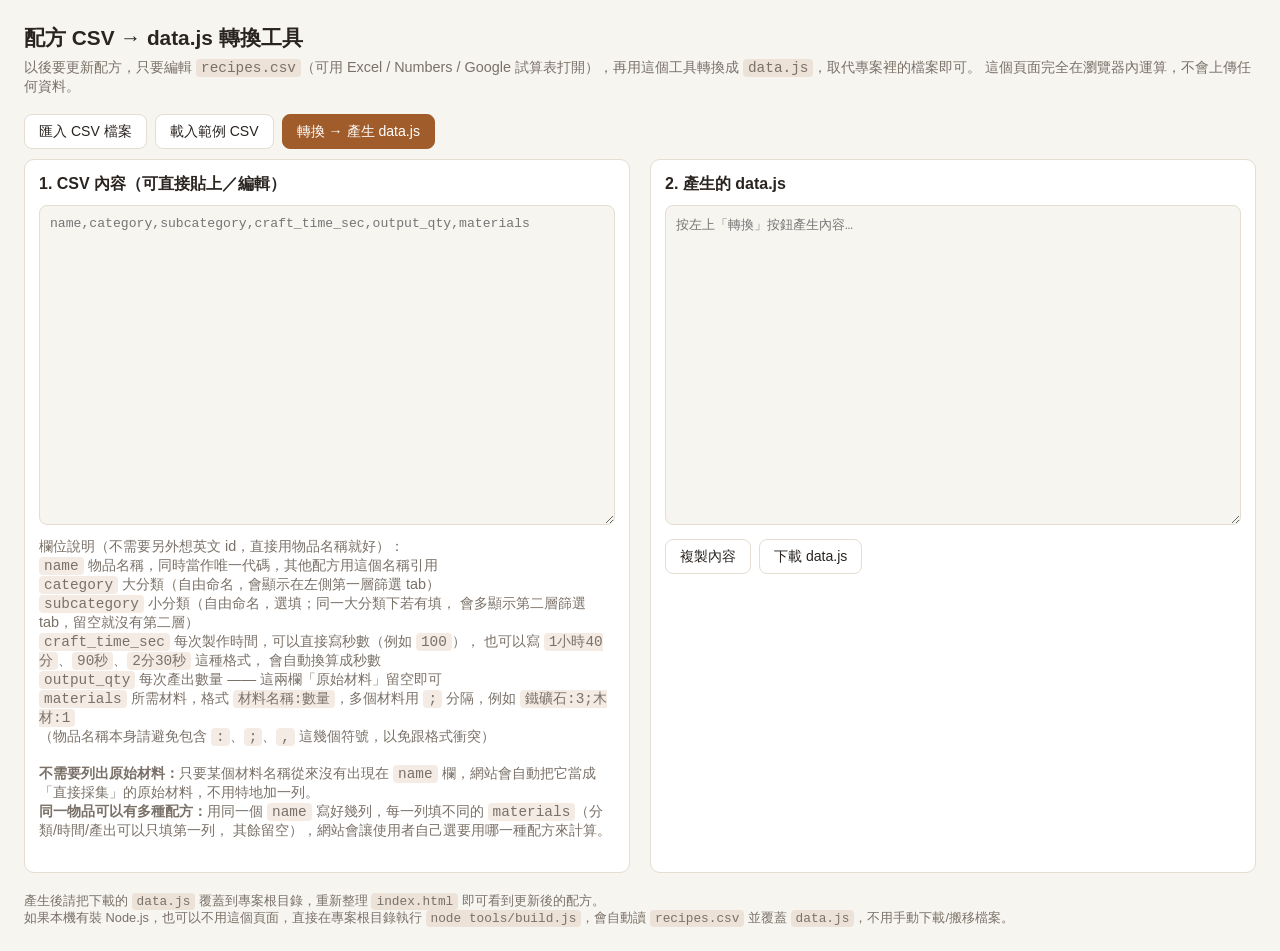
==== tools/convert.html @ 83d347d0 "Initial commit: 瑪奇 MOBILE 製作計算機 Static site that expands crafting recipes into required materials an" ====
<!doctype html>
<html lang="zh-Hant">
<head>
  <meta charset="UTF-8" />
  <meta name="viewport" content="width=device-width, initial-scale=1.0" />
  <title>配方 CSV → data.js 轉換工具</title>
  <style>
    :root {
      color-scheme: light dark;
      --bg: #f7f5f0; --panel: #ffffff; --text: #2a2420;
      --muted: #7a7168; --border: #e3ddd2; --accent: #a15c2b;
      --err: #c0392b; --warn: #a1782b;
    }
    @media (prefers-color-scheme: dark) {
      :root { --bg:#1b1815; --panel:#24201c; --text:#ece6dc; --muted:#a89d8e; --border:#3a342c; --accent:#e0a96d; }
    }
    * { box-sizing: border-box; }
    body {
      margin: 0; padding: 24px; background: var(--bg); color: var(--text);
      font-family: -apple-system,"PingFang TC","Microsoft JhengHei","Noto Sans TC",sans-serif;
    }
    h1 { font-size: 1.3rem; margin: 0 0 6px; }
    p.desc { color: var(--muted); margin: 0 0 18px; font-size: 0.9rem; }
    .grid { display: grid; grid-template-columns: 1fr 1fr; gap: 20px; }
    @media (max-width: 900px) { .grid { grid-template-columns: 1fr; } }
    .panel { background: var(--panel); border: 1px solid var(--border); border-radius: 10px; padding: 14px; }
    .panel h2 { font-size: 1rem; margin: 0 0 10px; }
    textarea {
      width: 100%; height: 320px; font-family: ui-monospace, Menlo, Consolas, monospace;
      font-size: 0.82rem; padding: 10px; border: 1px solid var(--border); border-radius: 8px;
      background: var(--bg); color: var(--text); resize: vertical;
    }
    .controls { display: flex; flex-wrap: wrap; gap: 8px; margin: 10px 0; align-items: center; }
    button, .file-btn {
      border: 1px solid var(--border); background: var(--panel); color: var(--text);
      padding: 7px 14px; border-radius: 8px; cursor: pointer; font-size: 0.88rem;
    }
    button.primary { background: var(--accent); border-color: var(--accent); color: #fff; }
    input[type="file"] { display: none; }
    .messages { margin-top: 10px; font-size: 0.85rem; }
    .messages .err { color: var(--err); }
    .messages .warn { color: var(--warn); }
    .messages .ok { color: #2e7d32; }
    footer { color: var(--muted); font-size: 0.8rem; margin-top: 20px; }
    code { background: rgba(161,92,43,0.12); padding: 1px 5px; border-radius: 4px; }
  </style>
</head>
<body>
  <h1>配方 CSV → data.js 轉換工具</h1>
  <p class="desc">
    以後要更新配方，只要編輯 <code>recipes.csv</code>（可用 Excel / Numbers / Google
    試算表打開），再用這個工具轉換成 <code>data.js</code>，取代專案裡的檔案即可。
    這個頁面完全在瀏覽器內運算，不會上傳任何資料。
  </p>

  <div class="controls">
    <label class="file-btn">
      匯入 CSV 檔案
      <input type="file" id="file-input" accept=".csv,text/csv" />
    </label>
    <button id="load-sample">載入範例 CSV</button>
    <button id="convert-btn" class="primary">轉換 → 產生 data.js</button>
  </div>

  <div class="grid">
    <div class="panel">
      <h2>1. CSV 內容（可直接貼上／編輯）</h2>
      <textarea id="csv-input" spellcheck="false" placeholder="name,category,subcategory,craft_time_sec,output_qty,materials"></textarea>
      <p class="desc" style="margin-top:8px;">
        欄位說明（不需要另外想英文 id，直接用物品名稱就好）：<br />
        <code>name</code> 物品名稱，同時當作唯一代碼，其他配方用這個名稱引用<br />
        <code>category</code> 大分類（自由命名，會顯示在左側第一層篩選 tab）<br />
        <code>subcategory</code> 小分類（自由命名，選填；同一大分類下若有填，
        會多顯示第二層篩選 tab，留空就沒有第二層）<br />
        <code>craft_time_sec</code> 每次製作時間，可以直接寫秒數（例如 <code>100</code>），
        也可以寫 <code>1小時40分</code>、<code>90秒</code>、<code>2分30秒</code> 這種格式，
        會自動換算成秒數<br />
        <code>output_qty</code> 每次產出數量
        —— 這兩欄「原始材料」留空即可<br />
        <code>materials</code> 所需材料，格式 <code>材料名稱:數量</code>，多個材料用
        <code>;</code> 分隔，例如 <code>鐵礦石:3;木材:1</code><br />
        （物品名稱本身請避免包含 <code>:</code>、<code>;</code>、<code>,</code> 這幾個符號，以免跟格式衝突）
      </p>
      <p class="desc">
        <strong>不需要列出原始材料：</strong>只要某個材料名稱從來沒有出現在
        <code>name</code> 欄，網站會自動把它當成「直接採集」的原始材料，不用特地加一列。<br />
        <strong>同一物品可以有多種配方：</strong>用同一個 <code>name</code>
        寫好幾列，每一列填不同的 <code>materials</code>（分類/時間/產出可以只填第一列，
        其餘留空），網站會讓使用者自己選要用哪一種配方來計算。
      </p>
    </div>

    <div class="panel">
      <h2>2. 產生的 data.js</h2>
      <textarea id="js-output" spellcheck="false" readonly placeholder="按左上「轉換」按鈕產生內容…"></textarea>
      <div class="controls">
        <button id="copy-btn">複製內容</button>
        <button id="download-btn">下載 data.js</button>
      </div>
      <div id="messages" class="messages"></div>
    </div>
  </div>

  <footer>
    產生後請把下載的 <code>data.js</code> 覆蓋到專案根目錄，重新整理
    <code>index.html</code> 即可看到更新後的配方。<br />
    如果本機有裝 Node.js，也可以不用這個頁面，直接在專案根目錄執行
    <code>node tools/build.js</code>，會自動讀 <code>recipes.csv</code>
    並覆蓋 <code>data.js</code>，不用手動下載/搬移檔案。
  </footer>

  <script>
    const SAMPLE_CSV = `name,category,subcategory,craft_time_sec,output_qty,materials
鐵錠,材料,金屬,60,3,礦石:20
鐵錠,材料,金屬,60,3,鐵礦石:10
鋼錠,材料,金屬,600,3,鐵錠:3;煤炭:4
合金鋼錠,材料,金屬,2小時40分,3,鋼錠:3;銅礦石:15;煤炭:8
特殊鋼錠,材料,金屬,8小時,3,合金鋼錠:3;白銅礦石:20;煤炭:12
銀合金錠,材料,金屬,10小時,3,特殊鋼錠:5;銀礦石:20;煤炭:16
`;

    const csvInput = document.getElementById("csv-input");
    const jsOutput = document.getElementById("js-output");
    const messagesEl = document.getElementById("messages");
    const fileInput = document.getElementById("file-input");

    document.getElementById("load-sample").addEventListener("click", () => {
      csvInput.value = SAMPLE_CSV;
    });

    fileInput.addEventListener("change", () => {
      const file = fileInput.files[0];
      if (!file) return;
      const reader = new FileReader();
      reader.onload = () => { csvInput.value = reader.result; };
      reader.readAsText(file, "utf-8");
    });

    // 允許 craft_time_sec 直接寫「1小時40分」這種格式，自動換算成秒數。
    function parseDuration(str) {
      if (/^\d+(\.\d+)?$/.test(str)) return Number(str);
      const hourMatch = str.match(/(\d+(?:\.\d+)?)\s*(?:小時|時|hr|h)/i);
      const minMatch = str.match(/(\d+(?:\.\d+)?)\s*(?:分鐘|分|min|m)/i);
      const secMatch = str.match(/(\d+(?:\.\d+)?)\s*(?:秒|sec|s)/i);
      let total = 0;
      let matched = false;
      if (hourMatch) { total += parseFloat(hourMatch[1]) * 3600; matched = true; }
      if (minMatch) { total += parseFloat(minMatch[1]) * 60; matched = true; }
      if (secMatch) { total += parseFloat(secMatch[1]); matched = true; }
      return matched ? total : NaN;
    }

    // 簡單的 RFC4180 風格 CSV 解析（支援雙引號欄位與逸出的 ""）
    function parseCSV(text) {
      const rows = [];
      let row = [];
      let field = "";
      let inQuotes = false;
      for (let i = 0; i < text.length; i++) {
        const c = text[i];
        if (inQuotes) {
          if (c === '"') {
            if (text[i + 1] === '"') { field += '"'; i++; }
            else inQuotes = false;
          } else {
            field += c;
          }
        } else if (c === '"') {
          inQuotes = true;
        } else if (c === ",") {
          row.push(field); field = "";
        } else if (c === "\n" || c === "\r") {
          if (c === "\r" && text[i + 1] === "\n") i++;
          row.push(field); field = "";
          if (!(row.length === 1 && row[0] === "")) rows.push(row);
          row = [];
        } else {
          field += c;
        }
      }
      if (field.length > 0 || row.length > 0) { row.push(field); rows.push(row); }
      return rows;
    }

    function convert() {
      const messages = [];
      const raw = parseCSV(csvInput.value);
      if (raw.length === 0) {
        messagesEl.innerHTML = `<div class="err">找不到任何資料，請先貼上或匯入 CSV。</div>`;
        return;
      }

      const header = raw[0].map((h) => h.trim().toLowerCase());
      const required = ["name", "category", "craft_time_sec", "output_qty", "materials"];
      const missing = required.filter((h) => !header.includes(h));
      if (missing.length > 0) {
        messagesEl.innerHTML = `<div class="err">CSV 缺少欄位：${missing.join(", ")}</div>`;
        return;
      }
      const col = Object.fromEntries(header.map((h, idx) => [h, idx]));

      // 先依 name 分組，同一個 name 出現多次 = 同一物品的多種配方
      const groups = new Map(); // name -> { category, subcategory, recipes: [], rawRow: bool }
      let hasBlockingError = false;
      const order = []; // 保留第一次出現的順序

      raw.slice(1).forEach((r, rowIdx) => {
        if (r.every((cell) => cell.trim() === "")) return; // 略過空白行
        const lineNo = rowIdx + 2; // +1 跳過標題列、+1 轉成 1-based
        const get = (col_name) => (r[col[col_name]] ?? "").trim();

        const name = get("name");
        const category = get("category");
        const subcategory = col.subcategory !== undefined ? get("subcategory") : "";
        const craftTimeStr = get("craft_time_sec");
        const outputQtyStr = get("output_qty");
        const materialsStr = get("materials");

        if (!name) { messages.push({ type: "err", text: `第 ${lineNo} 行缺少 name，已略過` }); hasBlockingError = true; return; }

        if (!groups.has(name)) {
          groups.set(name, { category: "", subcategory: "", recipes: [] });
          order.push(name);
        }
        const group = groups.get(name);
        if (category && group.category && group.category !== category) {
          messages.push({ type: "warn", text: `${name} 的 category 在不同列不一致（「${group.category}」與「${category}」），採用第一次出現的值` });
        }
        if (category && !group.category) group.category = category;
        if (subcategory && !group.subcategory) group.subcategory = subcategory;

        if (materialsStr === "") return; // 這一列沒有 materials，代表只是宣告分類、不是一筆配方

        if (craftTimeStr === "") {
          messages.push({ type: "err", text: `${name} 第 ${lineNo} 行有 materials 卻沒填 craft_time_sec` });
          hasBlockingError = true;
          return;
        }
        const craftTime = parseDuration(craftTimeStr);
        if (Number.isNaN(craftTime)) {
          messages.push({ type: "err", text: `${name} 的 craft_time_sec「${craftTimeStr}」看不懂時間格式，請填秒數或像「1小時40分」這樣的格式` });
          hasBlockingError = true;
          return;
        }

        let outputQty = 1;
        if (outputQtyStr !== "") {
          const n = Number(outputQtyStr);
          if (Number.isNaN(n)) { messages.push({ type: "err", text: `${name} 的 output_qty「${outputQtyStr}」不是數字` }); hasBlockingError = true; return; }
          outputQty = n;
        }

        const materials = materialsStr.split(";").map((s) => s.trim()).filter(Boolean).map((pair) => {
          const [mid, qtyStr] = pair.split(":").map((s) => (s ?? "").trim());
          const qty = Number(qtyStr);
          if (!mid || Number.isNaN(qty)) {
            messages.push({ type: "err", text: `${name} 的 materials 欄位格式錯誤：「${pair}」，應為 材料名稱:數量` });
            hasBlockingError = true;
            return null;
          }
          return { id: mid, qty };
        });
        if (materials.some((m) => m === null)) return;

        group.recipes.push({ craftTime, outputQty, materials });
      });

      if (hasBlockingError) {
        messagesEl.innerHTML = messages.map((m) => `<div class="${m.type}">${m.text}</div>`).join("");
        jsOutput.value = "";
        return;
      }

      // 組成最終項目清單
      const items = [];
      for (const name of order) {
        const group = groups.get(name);
        const item = { id: name, name, category: group.category || "未分類" };
        if (group.subcategory) item.subcategory = group.subcategory;
        if (group.recipes.length > 0) item.recipes = group.recipes;
        items.push(item);
      }

      // 材料欄位引用到、但沒有自己那一列的名稱，自動當成直接採集的原始材料
      const known = new Set(items.map((i) => i.id));
      const autoRaw = [];
      for (const item of items) {
        for (const recipe of item.recipes || []) {
          for (const m of recipe.materials) {
            if (!known.has(m.id)) {
              known.add(m.id);
              autoRaw.push({ id: m.id, name: m.id, category: "原料" });
            }
          }
        }
      }
      items.push(...autoRaw);
      if (autoRaw.length > 0) {
        messages.push({ type: "ok", text: `自動視為原始材料（沒有另外那一列）：${autoRaw.map((i) => i.name).join("、")}` });
      }

      const header_comment =
        "// 本檔案由 recipes.csv 透過 tools/convert.html 產生，請勿手動編輯。\n" +
        "// 要更新配方請修改 recipes.csv 後重新轉換並覆蓋此檔。\n\n";
      jsOutput.value = header_comment + "const ITEM_LIST = " + JSON.stringify(items, null, 2) + ";\n";

      const multiCount = items.filter((i) => (i.recipes || []).length > 1).length;
      messages.push({ type: "ok", text: `轉換完成，共 ${items.length} 個項目${multiCount > 0 ? `，其中 ${multiCount} 個有多種配方` : ""}。` });
      messagesEl.innerHTML = messages.map((m) => `<div class="${m.type}">${m.text}</div>`).join("");
    }

    document.getElementById("convert-btn").addEventListener("click", convert);

    document.getElementById("copy-btn").addEventListener("click", async () => {
      if (!jsOutput.value) return;
      await navigator.clipboard.writeText(jsOutput.value);
      messagesEl.innerHTML += `<div class="ok">已複製到剪貼簿。</div>`;
    });

    document.getElementById("download-btn").addEventListener("click", () => {
      if (!jsOutput.value) return;
      const blob = new Blob([jsOutput.value], { type: "text/javascript" });
      const url = URL.createObjectURL(blob);
      const a = document.createElement("a");
      a.href = url;
      a.download = "data.js";
      a.click();
      URL.revokeObjectURL(url);
    });
  </script>
</body>
</html>
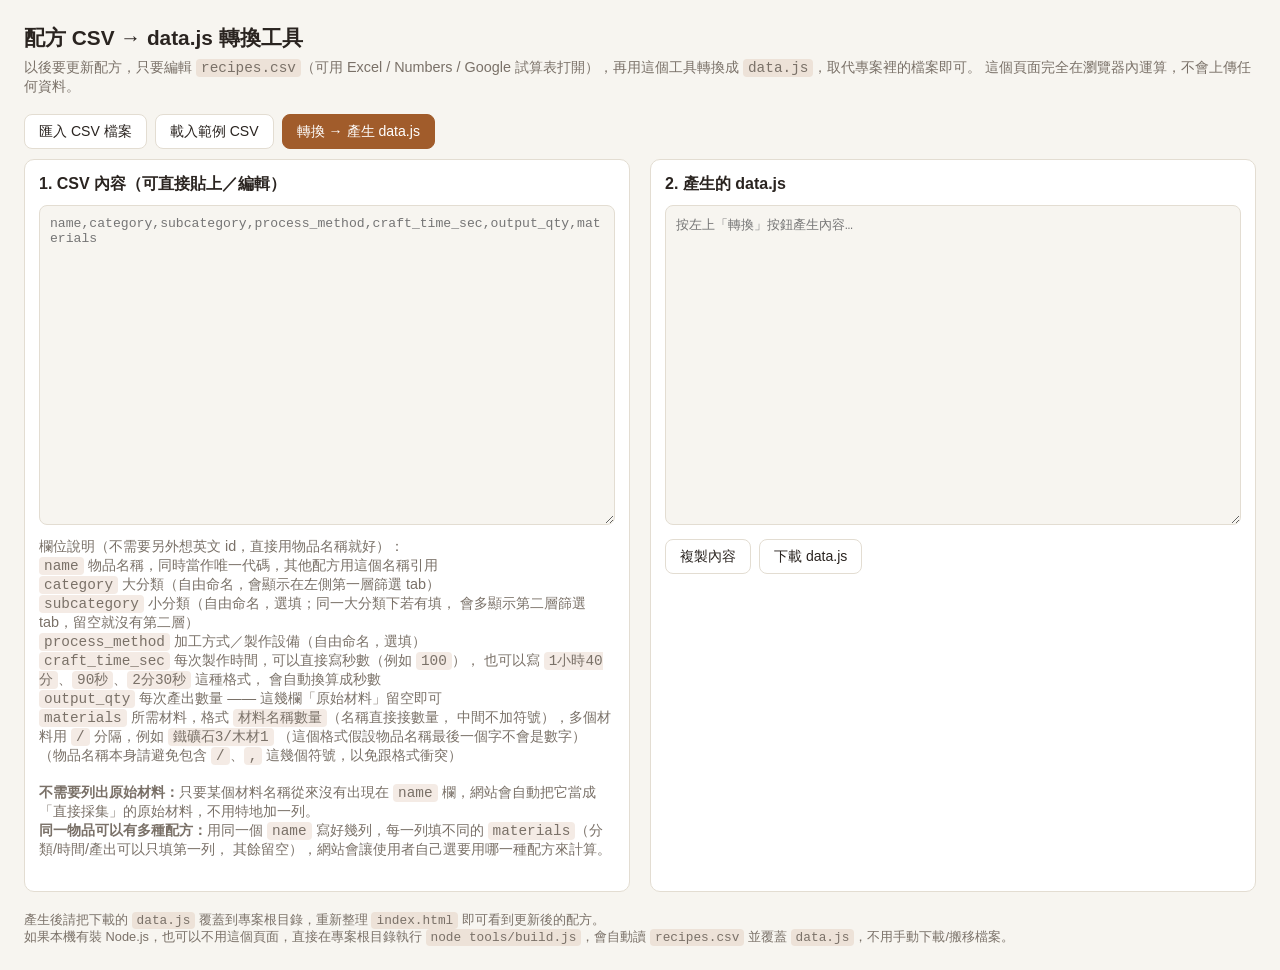
==== commit e4b793d3: "Add process_method (加工方式) field to recipes and switch materials to a slash-delimited format - recipe" ====
--- a/tools/convert.html
+++ b/tools/convert.html
@@ -65,21 +65,23 @@
   <div class="grid">
     <div class="panel">
       <h2>1. CSV 內容（可直接貼上／編輯）</h2>
-      <textarea id="csv-input" spellcheck="false" placeholder="name,category,subcategory,craft_time_sec,output_qty,materials"></textarea>
+      <textarea id="csv-input" spellcheck="false" placeholder="name,category,subcategory,process_method,craft_time_sec,output_qty,materials"></textarea>
       <p class="desc" style="margin-top:8px;">
         欄位說明（不需要另外想英文 id，直接用物品名稱就好）：<br />
         <code>name</code> 物品名稱，同時當作唯一代碼，其他配方用這個名稱引用<br />
         <code>category</code> 大分類（自由命名，會顯示在左側第一層篩選 tab）<br />
         <code>subcategory</code> 小分類（自由命名，選填；同一大分類下若有填，
         會多顯示第二層篩選 tab，留空就沒有第二層）<br />
+        <code>process_method</code> 加工方式／製作設備（自由命名，選填）<br />
         <code>craft_time_sec</code> 每次製作時間，可以直接寫秒數（例如 <code>100</code>），
         也可以寫 <code>1小時40分</code>、<code>90秒</code>、<code>2分30秒</code> 這種格式，
         會自動換算成秒數<br />
         <code>output_qty</code> 每次產出數量
-        —— 這兩欄「原始材料」留空即可<br />
-        <code>materials</code> 所需材料，格式 <code>材料名稱:數量</code>，多個材料用
-        <code>;</code> 分隔，例如 <code>鐵礦石:3;木材:1</code><br />
-        （物品名稱本身請避免包含 <code>:</code>、<code>;</code>、<code>,</code> 這幾個符號，以免跟格式衝突）
+        —— 這幾欄「原始材料」留空即可<br />
+        <code>materials</code> 所需材料，格式 <code>材料名稱數量</code>（名稱直接接數量，
+        中間不加符號），多個材料用 <code>/</code> 分隔，例如 <code>鐵礦石3/木材1</code>
+        （這個格式假設物品名稱最後一個字不會是數字）<br />
+        （物品名稱本身請避免包含 <code>/</code>、<code>,</code> 這幾個符號，以免跟格式衝突）
       </p>
       <p class="desc">
         <strong>不需要列出原始材料：</strong>只要某個材料名稱從來沒有出現在
@@ -110,13 +112,13 @@
   </footer>
 
   <script>
-    const SAMPLE_CSV = `name,category,subcategory,craft_time_sec,output_qty,materials
-鐵錠,材料,金屬,60,3,礦石:20
-鐵錠,材料,金屬,60,3,鐵礦石:10
-鋼錠,材料,金屬,600,3,鐵錠:3;煤炭:4
-合金鋼錠,材料,金屬,2小時40分,3,鋼錠:3;銅礦石:15;煤炭:8
-特殊鋼錠,材料,金屬,8小時,3,合金鋼錠:3;白銅礦石:20;煤炭:12
-銀合金錠,材料,金屬,10小時,3,特殊鋼錠:5;銀礦石:20;煤炭:16
+    const SAMPLE_CSV = `name,category,subcategory,process_method,craft_time_sec,output_qty,materials
+鐵錠,材料,金屬,金屬加工設備Lv.1,60,3,礦石20
+鐵錠,材料,金屬,金屬加工設備Lv.1,60,3,鐵礦石10
+鋼錠,材料,金屬,金屬加工設備Lv.1,600,3,鐵錠3/煤炭4
+合金鋼錠,材料,金屬,金屬加工設備Lv.1,2小時40分,3,鋼錠3/銅礦石15/煤炭8
+特殊鋼錠,材料,金屬,金屬加工設備Lv.1,8小時,3,合金鋼錠3/白銅礦石20/煤炭12
+銀合金錠,材料,金屬,金屬加工設備Lv.1,10小時,3,特殊鋼錠5/銀礦石20/煤炭16
 `;
 
     const csvInput = document.getElementById("csv-input");
@@ -152,6 +154,7 @@
 
     // 簡單的 RFC4180 風格 CSV 解析（支援雙引號欄位與逸出的 ""）
     function parseCSV(text) {
+      if (text.charCodeAt(0) === 0xfeff) text = text.slice(1); // 去掉 UTF-8 BOM（Excel 存檔常見）
       const rows = [];
       let row = [];
       let field = "";
@@ -212,6 +215,7 @@
         const name = get("name");
         const category = get("category");
         const subcategory = col.subcategory !== undefined ? get("subcategory") : "";
+        const processMethod = col.process_method !== undefined ? get("process_method") : "";
         const craftTimeStr = get("craft_time_sec");
         const outputQtyStr = get("output_qty");
         const materialsStr = get("materials");
@@ -250,11 +254,12 @@
           outputQty = n;
         }
 
-        const materials = materialsStr.split(";").map((s) => s.trim()).filter(Boolean).map((pair) => {
-          const [mid, qtyStr] = pair.split(":").map((s) => (s ?? "").trim());
-          const qty = Number(qtyStr);
+        const materials = materialsStr.split("/").map((s) => s.trim()).filter(Boolean).map((pair) => {
+          const match = pair.match(/^(.*?)(\d+)$/);
+          const mid = match ? match[1].trim() : "";
+          const qty = match ? Number(match[2]) : NaN;
           if (!mid || Number.isNaN(qty)) {
-            messages.push({ type: "err", text: `${name} 的 materials 欄位格式錯誤：「${pair}」，應為 材料名稱:數量` });
+            messages.push({ type: "err", text: `${name} 的 materials 欄位格式錯誤：「${pair}」，應為 材料名稱數量（例如 鐵錠3），用 / 分隔多個材料` });
             hasBlockingError = true;
             return null;
           }
@@ -262,7 +267,12 @@
         });
         if (materials.some((m) => m === null)) return;
 
-        group.recipes.push({ craftTime, outputQty, materials });
+        const recipe = {};
+        if (processMethod) recipe.processMethod = processMethod;
+        recipe.craftTime = craftTime;
+        recipe.outputQty = outputQty;
+        recipe.materials = materials;
+        group.recipes.push(recipe);
       });
 
       if (hasBlockingError) {
